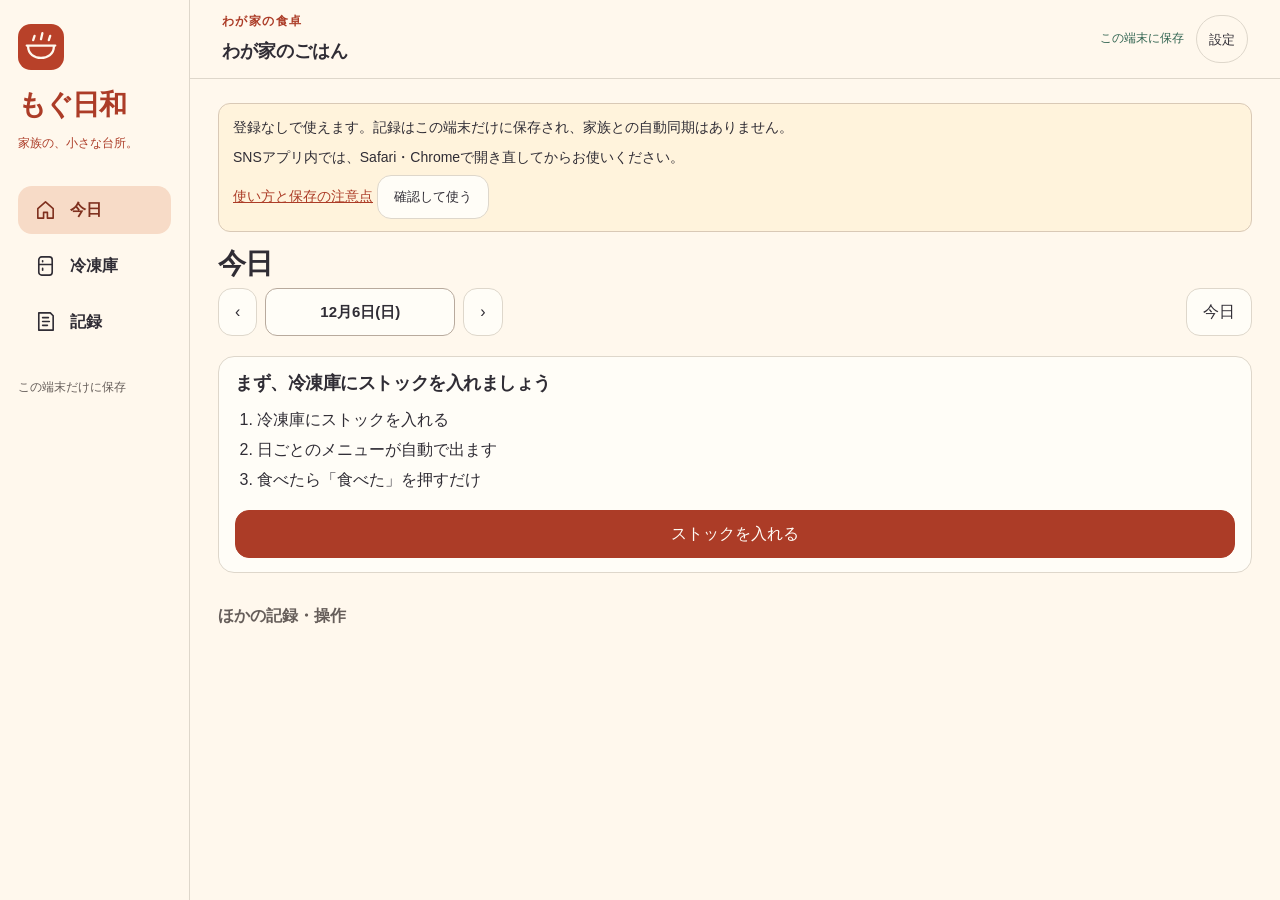
==== index.html @ 01f75802 "v1.9.1" ====
<!doctype html><html lang="ja"><head><meta charset="utf-8"><meta name="viewport" content="width=device-width,initial-scale=1,viewport-fit=cover"><meta name="theme-color" content="#fff8ed"><meta name="mogubiyori-version" content="mogubiyori-web-1.9.1"><title>もぐ日和｜食材と量をかんたん記録</title><meta name="description" content="登録なしで、食材と量を記録。一週間の離乳食を見返せる端末内保存のウェブアプリです。"><meta name="apple-mobile-web-app-capable" content="yes"><meta name="apple-mobile-web-app-title" content="もぐ日和"><link rel="manifest" href="./manifest.webmanifest"><link rel="apple-touch-icon" href="./icons/icon-192.png"><meta http-equiv="Content-Security-Policy" content="default-src 'self'; script-src 'self'; style-src 'self'; img-src 'self' blob: data:; connect-src 'self'; worker-src 'self'; object-src 'none'; base-uri 'self'; form-action 'self'"><link rel="icon" href="./icon.svg"><link rel="stylesheet" href="./style.css"><script src="./local-store.js" defer></script><script src="./web.js" defer></script><script src="./quick.js" defer></script><script src="./recipes.js" defer></script><script src="./drafts.js" defer></script><script src="./app.js" defer></script></head><body><div class="app"><aside class="sidebar"><a class="brand" href="./" aria-label="もぐ日和の今日"><img src="./icon.svg" alt="">もぐ日和<span>家族の、小さな台所。</span></a><nav id="desktopNav" aria-label="主な画面"></nav><div class="sideNote"><span>ひとさじ、ひとさじ。</span><b>その子のペースで。</b><p>記録は採点ではなく、<br>家族のための置き手紙。</p></div><div class="localBadge">この端末だけに保存</div></aside><header class="topbar"><div><span class="eyebrow" id="familyName">わが家の食卓</span><b id="childName">もぐ日和</b></div><div class="topActions"><span id="connection" role="status">保存先を確認中</span><button class="iconButton" data-action="settings" aria-label="設定とバックアップ">設定</button></div></header><main id="main" tabindex="-1"><div id="screen"><p class="loading">食卓のノートを開いています。</p></div></main><div id="actionbar"></div><div id="statusbar" role="status" aria-live="polite"></div><nav id="mobileNav" aria-label="主な画面・モバイル"></nav></div><dialog id="dialog"><div class="dialogTop"><span>もぐ日和</span><button class="iconButton" data-action="close" aria-label="閉じる">閉じる</button></div><div id="dialogBody"></div></dialog><noscript>このアプリにはJavaScriptが必要です。</noscript></body></html>
---- style.css ----
:root{--paper:#fff8ed;--ink:#302d35;--muted:#72696a;--red:#ac3c27;--peach:#f7dbc7;--lime:#e6edae;--line:#e1d5c6;--purple:#e7deec;--green:#346653;--white:#fffdf7}*{box-sizing:border-box}body{margin:0;background:var(--paper);color:var(--ink);font:16px/1.65 -apple-system,BlinkMacSystemFont,'Hiragino Sans','Yu Gothic',sans-serif}button,input,select,textarea{font:inherit;color:inherit}button,a,input,textarea,select{-webkit-tap-highlight-color:transparent}button{min-height:48px;padding:10px 16px;border:1px solid var(--line);border-radius:14px;background:var(--white);cursor:pointer}button:hover{filter:brightness(.97)}button:disabled{opacity:.48;cursor:default}button:focus-visible,a:focus-visible,input:focus-visible,textarea:focus-visible,summary:focus-visible{outline:3px solid var(--red);outline-offset:3px}input:not([type=checkbox]),select,textarea{width:100%;min-height:48px;border:1px solid #b8aa9d;border-radius:12px;background:var(--white);padding:10px 12px}textarea{resize:vertical;min-height:95px}input[type=checkbox]{width:24px;height:24px;accent-color:var(--red);flex:none}label{display:block}h1,h2,h3,p{margin:0}h1{font-size:clamp(30px,3.5vw,46px);line-height:1.3;letter-spacing:-.045em}h2{font-size:24px;line-height:1.4;letter-spacing:-.025em}h3{font-size:18px}small{font-size:13px;color:var(--muted)}a{color:var(--red)}.app{height:100dvh;max-width:1600px;margin:auto;display:grid;grid-template-columns:215px minmax(0,1fr);grid-template-rows:auto minmax(0,1fr) auto auto auto}.sidebar{grid-column:1;grid-row:1/6;border-right:1px solid var(--line);padding:32px 22px;display:flex;flex-direction:column;gap:32px;overflow:auto}.brand{font-size:28px;letter-spacing:-.065em;color:var(--red);text-decoration:none;font-weight:800}.brand img{width:46px;height:46px;display:block;margin-bottom:12px}.brand span{display:block;font-size:12px;font-weight:500;letter-spacing:0;margin-top:6px}nav{display:grid;gap:8px}.navbutton{background:none;border:0;text-align:left;display:flex;gap:13px;align-items:center;font-weight:650}.navbutton svg{width:23px;height:23px;flex:none}.navbutton[aria-current=page]{background:var(--peach);color:#7f301e}.sideNote{margin-top:auto;border:1px dashed #b7a18e;border-radius:50% 50% 12px 12px;padding:35px 5px 22px;text-align:center;transform:rotate(-2deg);font-size:12px}.sideNote b{display:block;font-size:17px;margin:10px 0}.localBadge{font-size:12px;color:var(--muted)}.topbar{grid-column:2;display:flex;justify-content:space-between;align-items:center;padding:20px 32px;border-bottom:1px solid var(--line);gap:15px}.topbar b{display:block;font-size:18px}.eyebrow{display:block;font-size:12px;letter-spacing:.12em;color:var(--red);font-weight:700;margin-bottom:5px}.topActions{display:flex;align-items:center;gap:12px}.topActions span{font-size:12px;color:var(--green)}.iconButton{font-size:13px;min-width:48px;padding:8px 12px;background:transparent}.topActions .iconButton{border-radius:999px}main{grid-column:2;min-width:0;overflow:auto;overscroll-behavior:contain;scroll-padding:18px;padding:28px 32px 30px}#screen{max-width:1160px;margin:auto}.pagehead{margin-bottom:26px}.pagehead p{margin-top:12px;color:var(--muted);font-size:15px}.pagehead .eyebrow{margin:0 0 8px}.datebar{display:flex;align-items:center;gap:8px;margin-bottom:20px}.datebar input{max-width:180px;font-weight:650}.datebar .todayButton{margin-left:auto}.columns{display:grid;grid-template-columns:minmax(0,1.7fr) minmax(245px,1fr);gap:24px;align-items:start}.stack{display:grid;gap:22px}.hero{background:var(--peach);padding:25px;border-radius:27px;position:relative;overflow:hidden}.heroTop,.row{display:flex;align-items:center;justify-content:space-between;gap:12px;flex-wrap:wrap}.pill{display:inline-block;padding:5px 11px;font-size:12px;background:#fff9;border-radius:8px}.pill.green{background:#e6eedf;color:#2d5942}.pill.purple{background:var(--purple)}.heroBody{display:grid;grid-template-columns:minmax(0,1fr) 170px;align-items:center;gap:10px;margin:20px 0}.hero h2{font-size:30px;line-height:1.45;overflow-wrap:anywhere}.heroBody p{font-size:14px;color:#705043;margin-top:12px}.plate{display:block;width:100%;height:auto}.ingredient{display:flex;gap:10px;align-items:center;padding:12px 0;border-top:1px solid #b46c4533;justify-content:space-between}.ingredient b{font-size:15px}.ingredient small{display:block}.ingredient .dot{width:12px;height:12px;background:#bd763a;border-radius:50%;flex:none}.ingredient .foodName{margin-right:auto;min-width:0;overflow-wrap:anywhere}.heroFoot{margin-top:8px;font-size:13px;color:#705043}.sectionhead{display:flex;gap:12px;align-items:center;justify-content:space-between;margin-bottom:12px;flex-wrap:wrap}.sectionhead button{font-size:13px}.linkButton{border:0;background:transparent;text-decoration:underline;text-underline-offset:4px;font-size:14px;padding:8px 10px}.pillButton{border-radius:999px;background:#fff8;border-color:#c88a65;color:#7f301e;font-size:13px}.primary{background:var(--red);color:var(--white);border-color:var(--red)}.dark{background:var(--ink);color:var(--white);border-color:var(--ink)}.full{width:100%}.muted{color:var(--muted)}.small{font-size:13px}.paperNote{background:var(--lime);padding:24px;border-radius:4px 4px 20px 4px;position:relative;margin-top:8px;overflow-wrap:anywhere}.paperNote:before{content:'';position:absolute;width:64px;height:17px;background:#e9d6b2aa;top:-8px;left:35%;transform:rotate(-4deg)}.paperNote p{margin-top:12px;white-space:pre-wrap}.paperNote small{display:block;margin-top:12px}.summary{border-top:2px solid var(--ink);padding-top:16px}.listItem{display:flex;gap:14px;align-items:center;justify-content:space-between;padding:14px 0;border-bottom:1px solid var(--line);overflow-wrap:anywhere}.listItem small{display:block}.listItem strong{font-size:23px;white-space:nowrap}.listItem .linkButton{flex:none}.mealItem{width:100%;text-align:left;background:transparent;border-width:0 0 1px;border-radius:0;display:grid;grid-template-columns:55px minmax(0,1fr) auto;align-items:center;gap:12px;padding:15px 4px}.mealItem.active{border-left:4px solid var(--red);padding-left:10px;background:#f4e8d7}.mealItem b{display:block}.mealItem small{display:block}.empty{padding:35px 24px;border:1px dashed #bba58d;border-radius:24px;text-align:center}.empty h2{margin:16px 0 10px}.empty p{color:var(--muted);max-width:500px;margin:0 auto 18px}.empty .plate{width:150px;margin:auto}.hint{padding:14px 16px;border-radius:12px;background:#efe8dc;color:#655b59;font-size:13px;margin:16px 0;overflow-wrap:anywhere}.warning{background:#f8e1d0;color:#783622}.positive{color:var(--green)}.buttonrow{display:flex;gap:8px;flex-wrap:wrap;margin:14px 0}.buttonrow button{flex:1;white-space:nowrap}.tabs{display:flex;gap:8px;margin-bottom:20px;flex-wrap:wrap}.tabs button[aria-pressed=true]{background:var(--ink);color:var(--white);border-color:var(--ink)}.daySection{border-top:2px solid var(--ink);padding:18px 0;margin-top:10px}.dayHeading{display:flex;justify-content:space-between;align-items:center;gap:10px;margin-bottom:10px}.dayHeading small{font-size:14px}.freezer{display:grid;grid-template-columns:repeat(2,minmax(0,1fr));gap:16px}.pack{border:1px solid var(--line);background:var(--white);padding:20px;border-radius:8px 8px 24px 8px;min-width:0;overflow-wrap:anywhere}.pack:before{content:'';display:block;border-top:3px double var(--line);margin-bottom:16px}.pack h3{margin:12px 0 3px}.quantity{font-size:40px;letter-spacing:-.045em}.quantity small{font-size:14px}.steppers{display:flex;gap:5px}.steppers button{padding:10px 18px}.pack .row{margin-top:15px}.checkLabel{display:flex;gap:12px;align-items:center;min-height:48px;cursor:pointer;padding:10px 0;border-bottom:1px solid var(--line)}.checkLabel.done span{text-decoration:line-through;color:var(--muted)}.field{display:grid;gap:7px;margin:16px 0;font-size:14px;font-weight:650}.field small{font-weight:400}.fieldPair{display:grid;grid-template-columns:1fr 1fr;gap:14px}.fieldPair .field{min-width:0}.field details{font-weight:400}.formHint{font-size:13px;color:var(--muted);margin:10px 0}.entry{padding:20px 0;border-bottom:1px solid var(--line)}.entry h3{margin:10px 0}.entry p{white-space:pre-wrap;margin-top:8px;overflow-wrap:anywhere}.foodGrid{display:grid;grid-template-columns:repeat(2,minmax(0,1fr));gap:10px}.foodTile{text-align:left;padding:18px}.foodTile b,.foodTile small{display:block}.foodTile small{margin-top:7px}.screenFoot{font-size:12px;color:var(--muted);margin-top:25px}.panel{border-top:2px solid var(--ink);padding-top:18px}.settingsPanel{max-width:750px}.settingsPanel section{margin:26px 0;border-bottom:1px solid var(--line);padding-bottom:22px}.settingsPanel h2{margin-bottom:12px}.settingsPanel p{margin:10px 0}.sharingCode{font-size:24px;font-family:monospace;user-select:all;overflow-wrap:anywhere}.addresses{overflow-wrap:anywhere}.statusError{border-color:var(--red)!important;color:#792d1c!important}.loading{padding:40px;text-align:center}#actionbar{grid-column:2;min-width:0;padding:0 24px 8px}#actionbar:empty{display:none}.dock{border-radius:21px;background:var(--ink);color:var(--white);padding:15px 18px;display:flex;align-items:center;justify-content:space-between;gap:15px;max-width:1160px;margin:auto}.dock b{font-size:14px;display:block}.dock small{font-size:12px;color:#ded3da}.dock .primary{padding:12px 22px;flex:1}.dock .primary b{font-size:17px}.dock .results{display:grid;grid-template-columns:repeat(3,minmax(0,1fr));gap:8px;flex:1}.dock .results button{font-size:14px;padding:12px 8px;border:2px solid transparent}.dock .results button[aria-pressed=true]{background:var(--lime);border-color:var(--lime);font-weight:700}.dock .linkButton{color:var(--paper);font-size:13px}.dockSide{min-width:120px}.dockSide .linkButton{padding:4px 0}.dock .recordOnly{background:var(--paper);color:var(--ink)}#statusbar{grid-column:2;display:flex;align-items:center;justify-content:space-between;gap:12px;margin:0 24px 8px;padding:6px 12px;border:1px solid var(--line);border-radius:12px;font-size:13px;background:var(--white);max-height:130px;overflow:auto}#statusbar:empty{display:none}#statusbar button{flex:none;font-size:13px;border:0;padding:6px 10px;color:var(--red)}#mobileNav{display:none;grid-column:2}dialog{border:0;border-radius:23px;width:min(580px,calc(100% - 24px));max-height:calc(100dvh - 32px);padding:24px;background:var(--paper);color:var(--ink);overflow:auto}dialog::backdrop{background:#302d357a}.dialogTop{display:flex;align-items:center;justify-content:space-between;margin-bottom:14px;font-size:12px;color:var(--muted)}dialog h2{margin-bottom:14px}.dialogError{padding:12px;background:#f8dfcc;border-radius:10px;color:#792d1c;margin:12px 0;font-size:14px}.dialogError:empty{display:none}dialog .formActions{display:flex;gap:8px;position:sticky;bottom:-24px;background:var(--paper);padding:12px 0 2px}dialog .formActions button{flex:1}details{margin:18px 0}summary{cursor:pointer;min-height:48px;padding:10px 0;color:var(--red)}.batchChoice{display:grid;grid-template-columns:minmax(0,1fr) 85px;gap:14px;align-items:center;padding:12px 0;border-bottom:1px solid var(--line)}.batchChoice b,.batchChoice small{display:block}.inlineForm{display:flex;gap:8px;margin:14px 0}.inlineForm input{min-width:0}.inlineForm button{flex:none}.login{max-width:430px;margin:40px auto}.mobileOnly{display:none}.readOnly{background:var(--purple);padding:8px 14px;border-radius:10px;font-size:13px;margin-bottom:16px}
@media(max-width:1100px){.columns{grid-template-columns:1fr}.aside{display:grid;grid-template-columns:repeat(2,minmax(0,1fr));gap:22px}.sidebar{padding:25px 16px}.app{grid-template-columns:185px minmax(0,1fr)}.dock{flex-wrap:wrap}.dockSide{width:100%;display:flex;align-items:center;justify-content:space-between}.dockSide .linkButton{min-height:44px}.heroBody{grid-template-columns:minmax(0,1fr) 155px}}
@media(max-width:680px),(max-width:1000px) and (pointer:coarse){.app{grid-template-columns:minmax(0,1fr)}.sidebar{display:none}.topbar,main,#actionbar,#statusbar,#mobileNav{grid-column:1}.topbar{padding:12px 16px;gap:8px}.topbar b{font-size:16px}.topbar .eyebrow{font-size:11px;letter-spacing:.05em}.topActions{gap:7px}.topActions span{font-size:11px;max-width:90px;text-align:right}.topActions .iconButton{font-size:12px;padding:6px 10px}.topbar .eyebrow{margin:0}.topbar b{max-width:180px;white-space:nowrap;text-overflow:ellipsis;overflow:hidden}main{padding:18px 16px 24px}.pagehead{margin-bottom:20px}.pagehead p{font-size:14px;margin-top:9px}h1{font-size:31px}h2{font-size:22px}.datebar{gap:6px}.datebar button{padding:8px 12px}.datebar input{max-width:158px;font-size:15px}.datebar .todayButton{padding:8px 10px}.hero{padding:19px;border-radius:24px}.hero h2{font-size:25px}.heroBody{grid-template-columns:minmax(0,1fr) 110px;margin:16px 0}.heroBody p{font-size:13px}.ingredient{padding:10px 0}.ingredient small{font-size:12px}.aside{grid-template-columns:1fr}.heroTop{gap:8px}.heroTop .pillButton{font-size:12px;padding:8px 10px}.freezer{gap:10px}.pack{padding:16px}.pack .row{gap:5px}.steppers button{padding:10px 14px;min-height:48px}.foodGrid{gap:8px}.foodTile{padding:13px;font-size:14px}.foodTile small{font-size:12px}.quantity{font-size:34px}.fieldPair{gap:10px}.fieldPair .field{font-size:13px}.dock{padding:11px 12px;gap:7px;border-radius:18px}.dock .primary b{font-size:15px}.dock .results{width:100%;gap:6px}.dock .results button{font-size:13px;padding:10px 3px;min-height:50px}.dock small{font-size:12px}.dock .linkButton{font-size:12px}.dockSide{width:100%;min-width:0}.dock b{font-size:13px}#actionbar{padding:0 10px 6px}#statusbar{margin:0 10px 6px;font-size:12px;padding:4px 10px}#mobileNav{display:grid;grid-row:5;grid-template-columns:repeat(4,minmax(0,1fr));gap:4px;padding:6px 10px max(8px,env(safe-area-inset-bottom));border-top:1px solid var(--line)}#mobileNav .navbutton{display:flex;flex-direction:column;gap:1px;align-items:center;padding:5px 2px;min-height:54px;font-size:11px;border-radius:12px}#mobileNav .navbutton svg{width:21px;height:21px}dialog{padding:20px 18px}dialog .formActions{bottom:-20px}.mobileOnly{display:block}.empty{padding:25px 18px}.mealItem{grid-template-columns:35px minmax(0,1fr) auto;gap:9px}.mealItem .pill{font-size:11px;padding:4px 6px}.settingsPanel .buttonrow{display:grid;grid-template-columns:1fr}.login{margin:15px auto}.sharingCode{font-size:20px}}
@media(prefers-reduced-motion:no-preference){button{transition:background .12s ease}dialog[open]{animation:appear .15s ease-out}@keyframes appear{from{opacity:0;transform:translateY(6px)}to{opacity:1;transform:translateY(0)}}}
.dock .results button{color:var(--ink)}
@media(max-width:680px),(max-width:1000px) and (pointer:coarse){.heroBody{margin:13px 0}.hero h2{font-size:24px}}
/* 記録を最短にする画面。毎回のフォームと事前登録を不要にする。 */
.qHead{margin-bottom:18px}.qHead h1{font-size:34px}.qHead .eyebrow{margin-bottom:7px}.qSlots{display:grid;grid-template-columns:repeat(3,minmax(0,1fr));gap:8px;margin-bottom:24px}.qSlots button{font-size:15px;font-weight:650;background:transparent}.qSlots button[aria-pressed=true]{background:var(--ink);color:var(--paper);border-color:var(--ink)}.qSlotMark{font-size:11px;display:block;font-weight:400}.qRepeat{margin-bottom:24px}.qRepeat h2{font-size:21px}.qSets{display:grid;grid-template-columns:repeat(2,minmax(0,1fr));gap:12px}.qSet{min-width:0}.qSetLog{width:100%;text-align:left;border:1px solid #df9f77;background:var(--peach);padding:17px 19px;border-radius:20px;display:flex;flex-direction:column;gap:10px}.qSetLog:disabled{opacity:.75;background:#eee9db;border-color:var(--line)}.qSetEyebrow{font-size:12px;color:#7d3925;font-weight:700}.qSetLog strong{font-size:19px;line-height:1.6;overflow-wrap:anywhere}.qSetBottom{display:flex;align-items:center;justify-content:space-between;gap:8px;font-size:13px;font-weight:700;color:var(--red)}.qSetBottom>span{display:grid;place-items:center;min-width:34px;min-height:34px;border-radius:50%;background:var(--red);color:white;font-size:18px}.qSetLinks{display:flex;justify-content:space-between;gap:8px}.qSetLinks .linkButton{font-size:12px;padding:6px}.qWelcome{display:flex;align-items:center;gap:14px;background:var(--lime);padding:16px 20px;border-radius:16px;margin:0 0 24px;font-size:14px}.qWelcome b{white-space:nowrap}.qWelcome span{color:#4f5733}.qComposer{min-width:0}.qComposer h2{font-size:22px}.qFoods{display:grid;grid-template-columns:repeat(3,minmax(0,1fr));gap:10px;margin-top:14px}.qFood{position:relative;text-align:left;padding:14px 13px;background:var(--white);border-radius:15px;min-width:0;min-height:83px;overflow-wrap:anywhere}.qFood b{display:block;padding-right:16px;font-size:15px}.qFood small{font-size:12px;display:block;margin-top:7px}.qFood>span{position:absolute;right:10px;top:12px;color:var(--red);font-size:12px}.qFood.selected{background:#f7dbc7;border-color:#b66845}.qFood.selected>span{font-size:10px;top:auto;bottom:8px}.qPickHint{margin-top:18px}.qBasket{margin-top:24px;border-top:2px solid var(--ink);padding-top:17px}.qBasketItem{border-bottom:1px solid var(--line);padding:12px 0}.qBasketLine{display:flex;gap:8px;align-items:center}.qBasketLine>b{margin-right:auto;min-width:0;font-size:16px;overflow-wrap:anywhere}.qAmount{font-weight:750;background:var(--lime);min-width:85px;padding:8px 12px}.qAmount.empty{font-size:13px;background:#f3e6d8;color:#794526}.qRemove{padding:8px 10px;font-size:13px;border:0;background:transparent}.qAmountPicker{margin-top:12px;background:#f0e8db;border-radius:14px;padding:12px}.qUnitRow{display:flex;gap:5px;flex-wrap:wrap;margin-bottom:10px}.qUnitRow button{flex:1;min-height:44px;font-size:13px;padding:6px 8px}.qUnitRow button[aria-pressed=true]{background:var(--ink);color:white;border-color:var(--ink)}.qQuantities{display:grid;grid-template-columns:repeat(4,minmax(0,1fr));gap:8px}.qQuantities button{font-size:14px;padding:8px 4px;font-weight:700}.qQuantities button[aria-pressed=true]{border:2px solid var(--red);background:var(--peach)}.qExact{display:flex;align-items:center;gap:7px;margin-top:12px}.qExact label{font-size:12px;white-space:nowrap}.qExact input{min-width:0;max-width:110px}.qExact button{font-size:12px;padding:7px}.qCurrent{border-top:2px solid var(--ink);padding-top:17px}.qCurrent h2{font-size:20px}.qRecorded>div{display:flex;justify-content:space-between;gap:14px;padding:12px 0;border-bottom:1px solid var(--line);font-size:15px}.qRecorded>div b{overflow-wrap:anywhere}.qRecorded>div span{white-space:nowrap;font-weight:700}.qRecorded>small{display:block;margin:12px 0}.qDock>.primary{flex:initial;min-width:230px;font-size:17px;font-weight:750}.qDock>div{min-width:0}.qOptional{border-top:1px solid var(--line);padding-top:18px}.qLegacyBack{margin-bottom:18px}
@media(max-width:1100px){.qColumns{grid-template-columns:1fr}.qAside{display:grid;grid-template-columns:1fr 1fr;align-items:start}.qAside .qOptional{grid-column:1/-1}.qSets{grid-template-columns:repeat(2,minmax(0,1fr))}.qDock{flex-wrap:nowrap}.qDock>.primary{min-width:210px}}
@media(max-width:680px),(max-width:1000px) and (pointer:coarse){.qHead{margin-bottom:16px}.qHead h1{font-size:27px}.qHead .eyebrow{font-size:11px;letter-spacing:.06em}.qSlots{margin-bottom:19px;gap:6px}.qSlots button{font-size:14px;padding:8px 5px}.qWelcome{display:block;padding:13px 16px;font-size:13px;margin-bottom:20px}.qWelcome b,.qWelcome span{display:block}.qWelcome span{margin-top:5px}.qSets{grid-template-columns:1fr}.qSetLog{padding:15px 17px;gap:6px}.qSetLog strong{font-size:18px}.qSetLinks .linkButton{min-height:44px}.qRepeat h2{font-size:20px}.qRepeat .sectionhead>small{font-size:12px}.qFoods{gap:8px;grid-template-columns:repeat(3,minmax(0,1fr))}.qFood{padding:12px 9px;min-height:83px}.qFood b{font-size:14px}.qFood small{font-size:11px;max-width:95%}.qFood>span{right:7px;top:9px}.qComposer h2{font-size:21px}.qBasketLine>b{font-size:15px}.qAmount{padding:8px;min-width:78px;font-size:15px}.qBasket{margin-top:22px}.qAside{grid-template-columns:1fr}.qDock>.primary{min-width:0;padding:13px 14px;font-size:15px}.qDock b{font-size:12px}.qDock small{font-size:11px}.qDock{gap:10px;align-items:center}.qQuantities{grid-template-columns:repeat(4,minmax(0,1fr))}.qExact{flex-wrap:wrap}.qExact input{flex:1}.qSetBottom{font-size:13px}}
.datebar .dateControl{position:relative;display:grid;place-items:center;flex:1;min-width:0;max-width:190px;height:48px;background:var(--white);border:1px solid #b8aa9d;border-radius:12px;font-size:15px;font-weight:650;white-space:nowrap}.datebar .dateControl input{position:absolute;inset:0;width:100%;height:100%;max-width:none;min-width:0;opacity:0;padding:0}.datebar .dateControl:focus-within{outline:3px solid var(--red);outline-offset:3px}@media(max-width:680px),(max-width:1000px) and (pointer:coarse){.datebar .dateControl{font-size:13px}}
/* スマートフォンで食材を最初の画面に集める。 */
.qHead{margin-bottom:12px}.qHead h1{font-size:26px}.qContext{display:flex;gap:12px;align-items:center;margin-bottom:18px}.qContext .dateControl{position:relative;height:48px;display:grid;place-items:center;min-width:120px;border:1px solid var(--line);border-radius:12px;background:var(--white);font-size:14px;font-weight:650}.qContext .dateControl input{position:absolute;inset:0;width:100%;height:100%;opacity:0;min-width:0;min-height:0;padding:0}.qContext .dateControl:focus-within{outline:3px solid var(--red);outline-offset:3px}.qContext .qSlots{display:flex;margin:0;gap:5px}.qContext .qSlots button{min-width:52px;padding:8px 12px}.qRepeat{margin-bottom:18px}.qSet{position:relative;display:grid;grid-template-columns:minmax(0,1fr) 54px;gap:5px;align-items:stretch;max-width:690px}.qSetLog{padding:12px 15px;gap:3px;border-radius:16px}.qSetLog strong{font-size:16px;line-height:1.5}.qSetEyebrow{font-size:13px}.qSetBottom{font-size:13px}.qSetAdjust{min-height:48px;padding:8px 5px;font-size:13px;background:transparent;border:0}.qUnpin{grid-column:1/-1;justify-self:end}.qOtherSets{margin:0}.qOtherSets summary{font-size:13px;padding:8px 0;min-height:44px}.qOtherSets .qSet{margin:8px 0}.qComposer>.sectionhead{margin-bottom:8px}.qSearchArea{margin:8px 0}.qSearchArea>.linkButton{margin:0 0 6px}.qFoods{margin-top:0}.qFood b{padding-right:0}.qFood small{font-size:14px}.qFood.selected small{font-weight:750;color:#7d301e}.qBasket{margin-top:14px;padding-top:8px;border-top:1px solid var(--line)}.qBasket h3{font-size:14px}.qBasket>.sectionhead{margin-bottom:0}.qBasket details{margin:0}.qBasket summary{font-size:14px;min-height:44px;padding:8px 0}.qHelp{margin:16px 0 0}.qHelp summary{font-size:13px}.qHelp .screenFoot{margin-top:0}.qDraftSummary{overflow-wrap:anywhere}.qDraftSummary>b{font-size:15px;line-height:1.5}.qDraftSummary>small{display:block;margin-top:3px}
@media(max-width:680px),(max-width:1000px) and (pointer:coarse){
 body[data-quick=true] .topbar{padding:8px 14px}body[data-quick=true] .topbar .eyebrow{display:none}body[data-quick=true] #connection:not(.statusError){display:none}
 body[data-quick=true] main{padding:12px 14px 20px}.qHead{margin-bottom:8px}.qHead h1{font-size:22px}.qContext{gap:7px;margin-bottom:13px}.qContext .dateControl{flex:1;min-width:0;height:46px;font-size:13px}.qContext .qSlots{flex:1.4;gap:5px}.qContext .qSlots button{flex:1;min-width:44px;min-height:46px;padding:7px 5px;font-size:15px}.qContext>.linkButton{padding:5px;min-width:44px;font-size:13px}.qComposer h2{font-size:18px}.qComposer>.sectionhead>.linkButton{font-size:14px;min-height:44px}.qFoods{gap:7px}.qFood{min-height:78px;padding:10px 8px}.qFood b{font-size:15px;line-height:1.45}.qFood small{font-size:14px;max-width:none;margin-top:6px;line-height:1.4}.qFood.selected small{font-size:15px}.qRepeat{margin-bottom:12px}.qSetLog{padding:10px 13px;gap:2px}.qSetLog strong{font-size:16px}.qSetEyebrow,.qSetBottom{font-size:13px}.qSetAdjust{font-size:14px}.qDock{display:flex;flex-direction:column;align-items:stretch;gap:8px;padding:10px 12px}.qDock>.primary{width:100%;min-height:50px;font-size:17px;padding:10px 12px}.qDock .qDraftSummary>b{font-size:14px}.qDock .qDraftSummary>small{font-size:12px}.qAmountPicker{padding:10px}.qQuantities button{min-height:48px;font-size:16px}.qUnitRow button{min-height:44px;font-size:14px}input,textarea,select{font-size:16px!important}.qHelp{margin-top:12px}
}
@media(max-width:360px){.qFood b{font-size:14px}.qFood small{font-size:13px}.qFood{min-height:80px}.qSet{grid-template-columns:minmax(0,1fr) 46px}}
.qFoodTile{border:1px solid var(--line);border-radius:14px;background:var(--white);overflow:hidden;min-width:0}.qFoodTile .qFood{display:block;width:100%;min-height:44px;border:0;border-radius:0;padding:8px;text-align:center;background:transparent}.qFoodTile .qFood b{padding:0;font-size:15px;line-height:1.45}.qFoodDose{width:100%;display:block;min-height:44px;border:0;border-radius:0;border-top:1px solid #e8ded1;background:transparent;padding:7px 4px;font-size:14px;color:var(--muted)}.qFoodTile.selected{background:var(--peach);border-color:#b66845}.qFoodTile.selected .qFoodDose{color:#79311f;font-weight:750}.qFoodTile .qFood[aria-pressed=true]{color:#79311f}.qFoodTile button:focus-visible{outline-offset:-3px}@media(max-width:360px){.qFoodTile .qFood b{font-size:14px}.qFoodDose{font-size:13px}}
@media(max-width:680px),(max-width:1000px) and (pointer:coarse){.topbar{padding-left:max(14px,env(safe-area-inset-left));padding-right:max(14px,env(safe-area-inset-right))}body[data-quick=true] main{padding-left:max(14px,env(safe-area-inset-left));padding-right:max(14px,env(safe-area-inset-right))}#actionbar{padding-left:max(10px,env(safe-area-inset-left));padding-right:max(10px,env(safe-area-inset-right))}#mobileNav{padding-left:max(10px,env(safe-area-inset-left));padding-right:max(10px,env(safe-area-inset-right))}}
@media(max-height:500px) and (pointer:coarse){.qHead{display:none}.qFoods{grid-template-columns:repeat(6,minmax(0,1fr))}.qDock{display:grid;grid-template-columns:minmax(0,1fr) minmax(220px,1fr);align-items:center}.qContext{margin-bottom:8px}.qComposer>.sectionhead{margin-bottom:4px}.qFoodTile .qFood{padding:6px}.qFoodTile .qFood b{font-size:14px}}
.qUnitRow button{min-width:44px}

/* Input and review occupy separate full-width sections on every device. */
body[data-quick=true]{overflow:clip;--muted:#665e5a;--line:#ded7cb}
body[data-quick=true] .app{overflow:clip}body[data-quick=true] main{min-height:0;position:relative}
body[data-quick=true] #screen{max-width:1200px}
body[data-quick=true] .topbar{padding-top:12px;padding-bottom:12px}
body[data-quick=true] .sideNote{display:none}
.qHead{display:flex;justify-content:space-between;align-items:center;gap:12px;margin-bottom:16px}
.qHead h1{font-size:28px;letter-spacing:-.035em}
.qWeekJump{min-height:44px;padding:8px 12px;background:var(--white);border:1px solid var(--line);border-radius:10px;font-size:14px;text-decoration:none}
.qWorkspace{background:var(--white);border:1px solid var(--line);border-radius:18px;padding:20px;margin-bottom:28px}
.qContext{padding-bottom:16px;margin-bottom:14px;border-bottom:1px solid var(--line);gap:10px}
.qContext .dateControl{border-color:#bfb6a8}
.qContext .qSlots{background:#f2eee6;border-radius:12px;padding:3px;gap:2px}
.qContext .qSlots button{border:0;min-height:44px}
.qRepeat{margin-bottom:14px}.qSet{max-width:640px}.qOtherSets summary{padding:3px 0}
.qComposer h2{font-size:19px}.qComposer>.sectionhead{margin-bottom:10px}
.qFoods{grid-template-columns:repeat(6,minmax(0,1fr));gap:10px}
.qFoodTile{background:#fffdf8;border-radius:11px;border-color:#d9d0c3}
.qFoodTile .qFood{min-height:44px;padding:9px 8px}
.qFoodTile .qFood b{font-size:15px;font-weight:650}
.qFoodDose{color:#665e5a;background:#f7f3ec;font-size:14px}
.qFoodTile.selected{border-color:var(--red);box-shadow:inset 0 0 0 1px var(--red)}
.qFoodTile.selected .qFoodDose{background:#f6ddc9}
.qCurrentActions{border-top:0;display:flex;align-items:center;gap:8px 18px;flex-wrap:wrap;padding:0 0 18px;margin-top:-10px}
.qCurrentActions .sectionhead{margin:0;gap:16px}.qCurrentActions h3{font-size:14px}.qCurrentActions .linkButton{font-size:13px}
.qWeek{position:relative;scroll-margin-top:12px;margin-bottom:26px;min-width:0}
.qWeekHeader{display:flex;align-items:center;justify-content:space-between;gap:16px;margin-bottom:14px}
.qWeekHeader h2{font-size:23px;letter-spacing:-.03em}.qWeekHeader p{font-size:13px;color:var(--muted);margin-top:4px}
.qWeekHeader .linkButton{font-size:13px;flex:none}
.qWeekTable{width:100%;table-layout:fixed;border-spacing:0;border-collapse:separate;font-size:15px;line-height:1.5;background:var(--white);border:1px solid var(--line);border-radius:12px}
.qWeekDateCol{width:86px}
.qWeekTable th,.qWeekTable td{vertical-align:top;padding:12px 16px;border-bottom:1px solid var(--line)}
.qWeekTable th+th,.qWeekTable td{border-left:1px solid var(--line)}
.qWeekTable thead th{position:sticky;top:0;z-index:2;background:#eee8dd;text-align:left;font-size:14px;padding:12px 16px;border-bottom:1px solid #b9ac99}
.qWeekTable thead th:first-child{border-top-left-radius:12px}.qWeekTable thead th:last-child{border-top-right-radius:12px}
.qWeekTable tbody th{text-align:left;font-size:14px;background:#f7f2e9;font-weight:650}
.qWeekTable time{display:flex;flex-wrap:wrap;gap:2px 5px;align-items:center;font-variant-numeric:tabular-nums}
.qWeekTable time small{font-size:12px}.qWeekTable time em{width:100%;font-size:12px;font-style:normal;color:var(--red)}
.qWeekTable tr:last-child>*{border-bottom:0}
.qWeekTable tr.today>th{box-shadow:inset 3px 0 var(--red);background:#f6ddc9}
.qWeekTable td.currentMeal{background:#fff1e4}
.qWeekMeal{width:100%;min-height:44px;border:0;border-radius:6px;background:transparent;padding:2px 0;text-align:left;line-height:1.5}
.qWeekMeal+.qWeekMeal{margin-top:6px;padding-top:8px;border-top:1px dashed var(--line);border-radius:0}
.qWeekItem{display:grid;grid-template-columns:minmax(0,1fr) auto;gap:0 12px;align-items:baseline;padding:3px 0;overflow-wrap:anywhere}
.qWeekFood{font-size:15px;min-width:0}.qWeekAmount{font-size:15px;font-weight:700;white-space:nowrap;text-align:right;font-variant-numeric:tabular-nums}
.qWeekItem.notEaten{color:var(--muted)}.qWeekItem small{grid-column:2;text-align:right;font-size:11px}
.qWeekEmpty{display:block;font-size:13px;color:#726b63;padding:8px 0}
.qWeekDetail>div{display:grid;grid-template-columns:minmax(0,1fr) auto;gap:16px;padding:12px 0;border-bottom:1px solid var(--line)}
.qWeekDetail b{overflow-wrap:anywhere}.qWeekDetail strong{white-space:nowrap}
.qSupport{display:grid;grid-template-columns:1fr 1fr;gap:24px;border-top:1px solid var(--line);padding-top:16px}
.qSupport .qOptional{border:0;padding:0}.qSupport .paperNote{margin:0;padding:18px}.qEmptyNote .linkButton{font-size:14px}
.srOnly{position:absolute;width:1px;height:1px;overflow:hidden;clip-path:inset(50%);white-space:nowrap}
@media(min-width:1001px){body[data-quick=true] .app{grid-template-columns:190px minmax(0,1fr)}body[data-quick=true] .sidebar{padding:24px 18px}body[data-quick=true] main{padding:24px 28px}.qDock{max-width:1200px}}
@media(min-width:681px) and (max-width:1150px){.qFoods{grid-template-columns:repeat(4,minmax(0,1fr))}.qWeekTable th,.qWeekTable td{padding:10px}.qWeekDateCol{width:65px}}
@media(max-width:680px),(max-width:1000px) and (pointer:coarse){
 .qHead{min-height:44px;margin-bottom:10px}.qHead h1{font-size:23px}.qWeekJump{font-size:13px;padding:7px 10px;min-width:0}
 .qWorkspace{padding:12px;border-radius:14px;margin-bottom:24px}.qContext{gap:5px;margin-bottom:8px;padding-bottom:12px;flex-wrap:wrap}
 .qContext .dateControl{font-size:13px;min-width:100px;flex:1}.qContext .qSlots{flex:1.35;padding:2px}.qContext .qSlots button{font-size:14px;min-width:36px;padding:6px}
 .qContext>.linkButton{font-size:12px;min-width:36px;padding:6px}.qComposer h2{font-size:17px}.qComposer>.sectionhead{gap:4px;margin-bottom:8px}.qComposer>.sectionhead>.linkButton{font-size:13px;padding:6px 2px}
 .qFoods{grid-template-columns:repeat(3,minmax(0,1fr));gap:7px}.qFoodTile .qFood{padding:8px 4px}.qFoodTile .qFood b{font-size:14px}.qFoodDose{font-size:13px;padding:7px 2px}
 .qSetLog{padding:10px}.qSetLog strong{font-size:14px}.qSetEyebrow,.qSetBottom{font-size:12px}.qRepeat{margin-bottom:10px}
 .qWeekHeader{gap:8px;margin-bottom:12px;align-items:flex-start}.qWeekHeader h2{font-size:21px}.qWeekHeader p{font-size:12px}.qWeekHeader .linkButton{font-size:12px;padding:6px 2px}
 .qWeekTable,.qWeekTable tbody{display:block;width:100%;border:0;border-radius:0;background:transparent}
 .qWeekTable colgroup{display:none}.qWeekTable thead{position:absolute;width:1px;height:1px;overflow:hidden;clip-path:inset(50%)}
 .qWeekTable tbody tr{display:block;margin-bottom:12px;border:1px solid var(--line);border-radius:12px;overflow:hidden;background:var(--white)}
 .qWeekTable tbody th{display:block;width:100%;padding:8px 12px;border-bottom:1px solid var(--line);background:#eee8dd;font-size:14px}
 .qWeekTable time{gap:8px;flex-wrap:nowrap}.qWeekTable time small,.qWeekTable time em{font-size:12px;width:auto}
 .qWeekTable tr.today>th{box-shadow:none;background:#f6ddc9}
 .qWeekTable td{display:grid;grid-template-columns:24px minmax(0,1fr);gap:0 10px;padding:6px 12px;border-left:0;border-bottom:1px solid var(--line);background:transparent}
 .qWeekTable td:last-child{border-bottom:0}.qWeekTable tr:last-child>th{border-bottom:1px solid var(--line)}.qWeekTable tr:last-child>td:not(:last-child){border-bottom:1px solid var(--line)}
 .qWeekTable td::before{content:attr(data-meal-label);grid-column:1;grid-row:1;padding-top:5px;font-size:13px;font-weight:650;color:var(--muted)}
 .qWeekMeal{grid-column:2;min-width:0;min-height:44px;border-radius:0}.qWeekMeal+.qWeekMeal{margin-top:3px;padding-top:6px}
 .qWeekItem{gap:0 10px;padding:2px 0}.qWeekFood,.qWeekAmount{font-size:15px}.qWeekEmpty{grid-column:2;text-align:left;font-size:13px;padding:5px 0}
 .qSupport{grid-template-columns:1fr;gap:12px}.qCurrentActions{gap:2px 8px;margin-top:-12px}.qCurrentActions .sectionhead{gap:8px}
}
@media(max-height:500px) and (pointer:coarse){.qHead{display:none}.qFoods{grid-template-columns:repeat(6,minmax(0,1fr))}.qWorkspace{padding:10px}.qContext{padding-bottom:8px}}

/* Compact food rows retain separate, full-size name and quantity targets. */
.qFoodTile{display:grid;grid-template-columns:minmax(0,1fr) minmax(44px,auto);align-items:stretch;border-radius:9px}
.qFoodTile .qFood{width:auto;min-height:44px;text-align:left;padding:8px 10px}
.qFoodTile .qFood b{font-size:14px;line-height:1.45;overflow-wrap:anywhere}
.qFoodDose{width:auto;min-width:44px;min-height:44px;border-top:0;border-left:1px solid var(--line);padding:4px 8px;background:transparent;font-size:13px;display:flex;flex-direction:column;align-items:center;justify-content:center;font-variant-numeric:tabular-nums}
.qFoodDose small{display:block;font-size:10px;line-height:1.2;color:var(--muted)}.qFoodDose span{display:block;line-height:1.4}
.qFoodTile.selected .qFoodDose{background:#f6ddc9}
.qFoods{gap:8px}.qWorkspace{padding:16px}.qContext{padding-bottom:12px;margin-bottom:8px}.qOtherSets summary{min-height:44px}.qComposer>.sectionhead{margin-bottom:6px}
@media(max-width:680px),(max-width:1000px) and (pointer:coarse){.qWorkspace{padding:10px}.qFoods{grid-template-columns:repeat(2,minmax(0,1fr));gap:6px}.qFoodTile .qFood{padding:7px 8px}.qFoodDose{padding:3px 6px}.qFoodTile .qFood b{font-size:14px}.qHead{margin-bottom:8px}}
@media(max-height:500px) and (pointer:coarse){.qFoods{grid-template-columns:repeat(4,minmax(0,1fr))}}

/* Keep a large meal draft from consuming the phone's entire viewport. */
.qDock .qDraftSummary>b{display:block;max-height:4.5em;overflow:auto;overscroll-behavior:contain}
#draftNotice:not([hidden]){display:flex;align-items:center;flex-wrap:wrap;gap:6px 12px;padding:10px 12px;margin-bottom:12px;border:1px solid var(--line);border-radius:10px;background:#fff3dc;font-size:14px}
#draftNotice button{min-height:44px;font-size:14px;padding:6px 10px}
#draftNotice p{flex-basis:100%}
.qCatalogMore{display:block;margin:6px auto 0;font-size:13px;min-height:44px}
@media(max-height:500px){.qDock .qDraftSummary>b{max-height:3em}#statusbar:not(:empty){max-height:25dvh;overflow:auto}}

/* 献立・在庫からの記録は、入力画面の下で区切りと見出しを付けた独立セクションにする。 */
.qLegacy{scroll-margin-top:12px;margin-top:28px;padding-top:20px;border-top:3px double var(--ink)}
.qLegacyHead{margin-bottom:16px}.qLegacyHead h2{font-size:23px;letter-spacing:-.03em}.qLegacyHead p{font-size:13px;color:var(--muted);margin-top:4px}
.qLegacyDock:empty{display:none}.qLegacyDock .dock{margin:0;max-width:none}
.qLegacyIntro{display:flex;align-items:center;justify-content:space-between;flex-wrap:wrap;gap:10px 16px;padding:14px 16px;border:1px dashed #bba58d;border-radius:14px;font-size:14px}
@media(max-width:680px),(max-width:1000px) and (pointer:coarse){.qLegacy{margin-top:24px;padding-top:16px}.qLegacyHead{margin-bottom:12px}.qLegacyHead h2{font-size:21px}.qLegacyHead p{font-size:12px}.qLegacy .columns,.qLegacy .stack{gap:16px}.qLegacyIntro button{width:100%}}
.webIntro{padding:12px 14px;margin-bottom:14px;border:1px solid #d9c9b6;background:#fff3dc;border-radius:12px;font-size:14px}.webIntro p{margin:0 0 6px}.webIntro button{font-size:13px;min-height:44px}.webIntro a{color:var(--red)}.webNews{padding:12px 14px;margin-bottom:14px;border:1px solid #b9d2a8;background:#eef6e2;border-radius:12px;font-size:14px}.webNews p{margin:0 0 6px}.webNews ul{margin:0 0 8px;padding-left:20px}.webNews li{margin:2px 0}.webNews button{font-size:13px;min-height:44px}.newsEntry p{margin:8px 0 4px}.newsEntry ul{margin:0 0 8px;padding-left:20px}.webNotice{font-size:14px;padding:8px 0;color:#79311f}.webError{padding:20px}.settingsPanel a{color:var(--red)}
.stockDue{display:inline-block;margin-left:6px;padding:3px 8px;border-radius:8px;font-size:12px;font-weight:700;background:#e6eedf;color:#2d5942;vertical-align:middle}.stockDue.soon{background:#fbe9b7;color:#6b4a00}.stockDue.over{background:#efe8dc;color:#655b59;font-weight:600}
.useStock{min-height:44px;font-size:13px;border-radius:999px;background:var(--peach);border-color:#df9f77;color:#7d3925}.pack .useStock{margin-top:10px}.listItem .useStock{flex:none}.useStockDone{display:block;margin-top:10px;font-size:12px;color:var(--muted)}.listItem .useStockDone{flex:none;margin:0}
.qPlans{display:grid;gap:8px;margin:14px 0}.qPlans h2{font-size:17px}
.qPlan{display:flex;align-items:center;gap:12px;width:100%;text-align:left;padding:12px 14px;border:1px solid #df9f77;background:var(--white);border-radius:16px;min-height:56px}.qPlan.done{border-color:var(--line);background:#f4f1e6}.qPlan.empty{border-style:dashed;border-color:var(--line)}
.qPlanSlot{flex:none;font-weight:700;color:#7d3925}.qPlanBody{flex:1;min-width:0;overflow-wrap:anywhere}.qPlanBody small{display:block;color:var(--muted);font-size:12px}.qPlan .pill{flex:none}
/* .qFood>span（絶対配置・赤字）より強い指定で、名前の下に控えめに置く。 */
.qFoodTile .qFood>.qFirstBadge{position:static;display:inline-block;width:auto;margin:2px 0 0;padding:0 6px;border-radius:999px;background:#eef1d6;color:#5b6230;font-size:11px;font-weight:500;line-height:1.6}
.qLegacyMeal{color:var(--ink)}
.qFoodNote,.qGuide{font-size:13px;color:var(--muted);margin:6px 0}
.qBumpRow{display:flex;flex-wrap:wrap;align-items:center;gap:6px 10px;margin:8px 0 12px;font-size:13px;color:var(--muted)}.qBump{min-height:44px;padding:8px 14px;border-radius:999px;background:#e6eedf;border-color:#b9cdb0;color:#2d5942;font-size:14px}
.qNotes{display:grid;gap:4px;margin-top:10px}.qNewFoodNote,.qComboHint{margin:0;font-size:13px;line-height:1.6;color:var(--muted)}.qComboHint{color:#2d5942}
.qReview{display:block;margin-top:7px;font-size:12px;line-height:1.5;color:var(--muted)}.qReview>span{display:block}.qReviewNone{font-weight:650}
.qWeekSummary{margin:-4px 0 12px;font-size:13px;color:var(--muted)}
.qSuggest{margin:14px 0 18px;padding:14px 16px;border:1px solid var(--line);border-radius:16px;background:var(--white)}.qSuggest h2{margin:0 0 4px;font-size:18px}.qSuggestDay{border-top:1px solid var(--line);padding-top:8px;margin-top:8px}.qSuggestDay h3{margin:0;font-size:15px}.qSuggestDay ul{list-style:none;margin:4px 0 0;padding:0;display:grid;gap:4px}
.qSuggestMeal{display:flex;gap:10px;align-items:baseline;font-size:14px}.qSuggestSlot{flex:none;font-weight:650}.qSuggestItems{display:flex;flex-wrap:wrap;gap:4px 12px}.qSuggestItem small{margin-right:4px;color:var(--muted)}.qSuggestItem small.qSuggestMeta{margin:0 0 0 6px;font-size:12px;font-weight:400}.qSuggestSub{opacity:.8}.pack .stockAmount{font-weight:650;color:var(--ink,inherit)}
.qSuggest .qFirstBadge{margin:0 0 0 4px}.qSuggestNote{margin:10px 0 0;font-size:13px;line-height:1.6;color:var(--muted)}
.trayPresets{display:flex;flex-wrap:wrap;gap:8px;margin:14px 0 0}.trayPresets button{border-radius:999px;font-size:14px;padding:8px 14px;min-height:44px}
/* ストック登録の量：「1個分の量（量・単位）」と「何個分」の2ブロックを縦に並べ、各ブロックはラベル→入力。入力欄は同じ高さ・同じ下辺。 */
.trayBlock{margin:16px 0}.trayBlockHead{font-size:14px;font-weight:650;margin:0 0 7px}.trayBlock>.field{margin:0}
.trayInputs{display:grid;grid-template-columns:minmax(0,1fr) minmax(0,1fr);gap:10px;align-items:end}.trayInputs .field{margin:0;font-size:13px}
/* 冷凍庫カードの量の行（個数・1個の量・合計の目安）を読みやすく。レイアウトは変えない。 */
.pack .stockAmount{font-size:14px;color:var(--ink)}
/* フォームのそろえ（2026-10-31）。ラベルは入力の上、1行の入力欄と選択欄は同じ高さ（48px）にそろえ、並べたときは下辺をそろえる。
   日付欄（iPhoneのSafariは内側の最小幅で広がる）も含め、ダイアログの内側に幅100%で収める。 */
.field{grid-template-columns:minmax(0,1fr)}.field>*{min-width:0}
.field>input:not([type=checkbox]),.field>select{height:48px;min-height:48px;padding-top:0;padding-bottom:0;line-height:1.4}
.field>select{-webkit-appearance:none;appearance:none;padding-right:36px;background:var(--white) url("data:image/svg+xml,%3Csvg xmlns='http://www.w3.org/2000/svg' viewBox='0 0 14 14'%3E%3Cpath d='M2 5l5 5 5-5' fill='none' stroke='%23302d35' stroke-width='2'/%3E%3C/svg%3E") no-repeat right 12px center/14px 14px;text-overflow:ellipsis}
.field>input[type=date],.field>input[type=datetime-local]{-webkit-appearance:none;appearance:none;display:block;max-width:100%;text-align:left}
.field>input[type=date]::-webkit-date-and-time-value,.field>input[type=datetime-local]::-webkit-date-and-time-value{text-align:left}
select:focus-visible{outline:3px solid var(--red);outline-offset:3px}
.fieldPair{grid-template-columns:minmax(0,1fr) minmax(0,1fr);align-items:end}
/* 2026-11-01: 冷凍庫上部の「ストックを追加」・使い切り提案の品数の根拠／組み合わせの理由／不足のおすすめ */
.stockAddTop{display:block;width:100%;min-width:0;margin:0 0 14px}
.qSuggestStep,.qSuggestStart{margin:6px 0 0;line-height:1.6}
.qSuggestStart .linkButton{min-height:44px;padding:4px 6px}
.qSuggestWhy{flex-basis:100%;font-size:12px;color:#2d5942}
.qSuggestShort{margin:10px 0 0;padding:8px 10px;border-radius:12px;background:var(--paper,#fff8ed)}
.qSuggestShort p{margin:4px 0;line-height:1.6}
.qShortList{display:flex;flex-wrap:wrap;gap:4px 10px;align-items:center}
.qShortList .linkButton{font-size:13px;min-height:44px;padding:4px 6px}
.qShortDone{font-size:12px;color:var(--muted)}
/* 2026-11-01（1.0.17）: 使い切り提案の理由を「見出し：短い本文」の行に。見出しは左にそろえ、本文と補足は右の列で折り返す。 */
.qSuggestLead{margin:0 0 4px;line-height:1.6}
.qSuggestFacts,.qSuggestShort{list-style:none;margin:6px 0 0;padding:0;display:grid;gap:4px}
.qSuggestShort{margin-top:10px;padding:8px 10px}
.qSuggestFact,.qShortLine{display:grid;grid-template-columns:auto minmax(0,1fr);gap:0 8px;align-items:baseline;font-size:13px;line-height:1.6}
.qFactLabel{white-space:nowrap;font-weight:700;color:var(--ink)}.qFactBody{min-width:0}
.qFactNote{display:block;font-size:12px;color:var(--muted)}
.qShortLine .qShortList{grid-column:2}
.qSuggestOnly b,.qSuggestAssume b{color:var(--ink)}
@media(max-width:360px){.qSuggestFact,.qShortLine{grid-template-columns:minmax(0,1fr)}.qShortLine .qShortList{grid-column:1}}
/* 2026-11-01（1.0.17）: 文字・場所の崩れ対策。長い名前（60字）・大きな数字・長い補足・長いボタン文言でも、はみ出さず重ならないようにする。
   折り返しは全体で anywhere（日本語はもともと字単位で折れるので、効くのは英数字の長い並び）。flex / grid の子は min-width:0 で縮められるようにする。 */
body{overflow-wrap:anywhere}
.buttonrow button,dialog .formActions button{white-space:normal;min-width:0}
.topbar>div{min-width:0}.topActions{flex:none}
.listItem>div,.checkLabel>span,.qWeekHeader>div,.heroTop>.pill{min-width:0}
#statusbar>span{min-width:0;flex:1}
.qSuggestMeal{min-width:0}.qSuggestItems{flex:1;min-width:0}.qSuggestItem{min-width:0}
.qPlan .pill{max-width:45%}.mealItem .pill{max-width:9em}
.qFoodTile{grid-template-columns:minmax(0,1fr) fit-content(50%)}
.qWeekDetail strong{white-space:normal;text-align:right}
.batchChoice>span{min-width:0}
/* 2026-11-01（1.1.0）: 全体の簡素化。「今日」は 今日の食事／明日のおすすめ／期限が近いストック の3ブロック、冷凍庫のカードは3点だけ、記録は1行のまとめ＋日ごとのリスト。 */
.tHead{margin-bottom:6px}
.tSetup{margin:8px 0 0;padding:8px 12px;border-radius:12px;background:var(--lime);font-size:13px;line-height:1.6}
.tMealCount{display:flex;align-items:center;gap:10px;flex-wrap:wrap;margin:10px 0 2px}.tMealCountLabel{font-size:13px;color:var(--muted)}.tMealCountBtns{display:flex;gap:6px}.tMealCountBtns button{min-height:40px;padding:6px 16px;border-radius:999px}.tMealCountBtns button[aria-pressed="true"]{background:var(--ink);color:var(--white);border-color:var(--ink)}
.tSetup .linkButton{min-height:44px;padding:4px 6px}
.tBlock{margin:16px 0;padding:14px 16px;border:1px solid var(--line);border-radius:16px;background:var(--white);min-width:0}
.tBlock>h2,.tBlock>.sectionhead h2{margin:0 0 8px;font-size:18px}
.tBlock>.sectionhead{margin:0}
.tMeal{padding:10px 0;border-top:1px solid var(--line);min-width:0}
.tMeal:first-of-type{border-top:0;padding-top:2px}
.tMealHead{display:flex;flex-wrap:wrap;align-items:baseline;gap:4px 10px;margin-bottom:6px}
.tMealHead h3{margin:0;font-size:16px;color:#7d3925}
.tMealTitle{flex:1;min-width:0;font-size:13px;color:var(--muted)}
.tMealHead .pill{max-width:12em}
.tRow{display:flex;align-items:center;gap:8px;margin:6px 0;min-width:0}
.tRowMain{flex:1;min-width:0;display:flex;flex-wrap:wrap;align-items:baseline;gap:2px 8px;text-align:left;padding:8px 12px;min-height:52px;border:1px solid var(--line);border-radius:14px;background:#fffaf2}
span.tRowMain{border-style:dashed}
.tRowMain b{min-width:0}
.tRowMain small{flex-basis:100%;font-size:12px;color:var(--muted)}
.tRow.done .tRowMain{background:#f4f1e6}
.tAte{flex:none;min-height:52px;min-width:88px;padding:8px 14px;border-radius:999px;background:var(--green);border-color:var(--green);color:#fff;font-weight:700}
.tDone{flex:none;font-size:12px;font-weight:700;color:var(--green)}
.tStep{flex:none;display:flex;gap:6px}
.tStep button{width:44px;min-height:52px;padding:6px 0;border-radius:999px;font-size:19px;font-weight:700;line-height:1}
.jFreeLink{margin:2px 0 10px}
.tEmpty{display:flex;flex-wrap:wrap;align-items:center;gap:6px 12px;min-width:0}
.tEmpty small{flex:1;min-width:0;color:var(--muted);font-size:13px}
.tMealFoot{display:flex;flex-wrap:wrap;gap:0 12px}
.tMealFoot .linkButton{font-size:13px;min-height:44px;padding:4px 2px}
.tSuggestMeals{list-style:none;margin:4px 0 10px;padding:0;display:grid;gap:6px}
.tSuggest .primary.full{margin:4px 0 6px}
.tSuggest>.sectionhead small{color:var(--muted);font-size:13px}
/* 1.2.0 これからのメニュー・初回案内・プロフィールの使う食事 */
.tUpDays,.tUpSlots{list-style:none;margin:0;padding:0}
.tUpDay{padding:8px 0;border-bottom:1px solid var(--line);min-width:0}
.tUpDay:last-child{border-bottom:0}
.tUpHead{display:flex;align-items:center;justify-content:space-between;gap:8px;min-height:40px}
.tUpAdd{min-height:40px;padding:6px 16px;border-radius:999px}
.tUpSlot{display:flex;gap:10px;align-items:baseline;padding:2px 0;min-width:0}
.tUpLabel{flex:none;width:2em;color:var(--muted);font-size:13px}
.tUpNames{flex:1;min-width:0;overflow-wrap:anywhere}
.tUpOpenBtn{background:transparent;border:0;margin:0;padding:2px 0;font:inherit;color:inherit;text-align:left;cursor:pointer}
.tUpSelfAdd{display:block;width:100%;padding:12px 0}
.tAmt{font-size:.82em;color:var(--muted);white-space:nowrap}
.traySizes{display:flex;flex-wrap:wrap;gap:8px;align-items:center;margin:10px 0 2px}.traySizes button{border-radius:999px;font-size:14px;padding:8px 14px;min-height:44px}.tszLabel{font-size:13px;color:var(--muted)}
.tUpSuggest .tUpNames{color:var(--muted)}
.tUpSuggest .tUpNames small{margin-right:6px;font-size:12px}
.tUpShort{margin:2px 0 0}
.tUpWhy{margin-top:8px}
.tUpWhy>summary{cursor:pointer;min-height:44px;display:flex;align-items:center;font-size:13px;color:var(--muted)}
/* 1.4.0 統合「メニュー」: 今日の日見出し・「メニューにないものを記録」・開いた日の中の「この日のおすすめを入れる」 */
.tMenuDayHead{display:flex;align-items:baseline;gap:8px;margin:10px 0 2px}
.tMenuDayHead b{font-size:15px}
.tMenuTodayMark{font-size:12px;font-weight:700;color:var(--green)}
.tMenuWeek{margin-top:10px;border-top:1px solid var(--line)}
.tFreeLink{margin:8px 0 2px}
.tFreeLink .linkButton{font-size:13px;min-height:44px;padding:4px 2px}
.tUpDayActions{padding:2px 0 6px}
.tUpAddIn{flex:none;min-height:44px;padding:6px 16px;border-radius:999px;background:var(--green);border-color:var(--green);color:#fff;font-weight:700}
/* 1.2.1: 食材を足す／変える・使う食事の外の畳んだ1行・日数の説明・これからのメニューの日タップ */
.tEditMeal{display:block;width:100%;margin:6px 0 2px;min-height:44px;padding:6px 12px;border-radius:12px;font-size:14px;background:transparent;border:1px dashed var(--line)}
.tOutside{border-top:1px solid var(--line);padding:2px 0}
.tOutside>summary{cursor:pointer;min-height:44px;display:flex;flex-wrap:wrap;align-items:center;gap:0 6px;font-size:13px;color:var(--muted);overflow-wrap:anywhere}
.tOutside>summary small{font-size:12px}
.tOutside .tMeal{border-top:0;opacity:.85}
.tStepLine{margin:8px 0 0;line-height:1.6}
.tUpDate{display:flex;align-items:baseline;gap:8px;min-height:40px;padding:4px 0;background:transparent;border:0;text-align:left;color:inherit}
.tUpDate small{font-size:12px;color:var(--muted);text-decoration:underline}
.tUpSlot{flex-wrap:wrap}
.tUpActions{flex-basis:100%;display:flex;flex-wrap:wrap;align-items:center;gap:4px 12px;padding:0 0 6px 2.6em}
.tUpActions .linkButton{font-size:13px;min-height:44px;padding:4px 2px}
.tUpActions .tEditMeal{width:auto;margin:0}
.tUpOutside{color:var(--muted)}
.tWelcomeSteps{margin:4px 0 14px;padding-left:1.4em;line-height:1.9}
.mealSlotsField{border:0;padding:0;margin-inline:0}
.mealSlotsChoices{display:flex;gap:16px;flex-wrap:wrap}
.mealSlotsChoices .checkLabel{border-bottom:0}
.tStockRow{display:flex;align-items:center;justify-content:space-between;gap:8px;width:100%;min-height:44px;padding:6px 10px;margin:4px 0;text-align:left;border:0;border-bottom:1px solid var(--line);border-radius:0;background:transparent}
.tStockRow>span:first-child{flex:1;min-width:0}
.tStockRow .stockDue{flex:none;margin-left:0}
.tMore{margin:20px 0 8px}
.tMore>summary{cursor:pointer;min-height:44px;display:flex;align-items:center;font-weight:650;color:var(--muted)}
.tMoreList{display:grid;gap:8px;margin:6px 0}
.tMoreList button{width:100%;text-align:left;white-space:normal}
.tNote{margin:8px 0 0;font-size:13px;line-height:1.6}
.tFree{margin:16px 0}
.tFree>.sectionhead h2{margin:0;font-size:18px}
.qDraftSummary .linkButton{min-height:40px;padding:2px 0;font-size:13px}
/* 冷凍庫のカード（名前／残り／あと○日）と詳細 */
.packOpen{display:grid;gap:4px;width:100%;min-width:0;padding:0;text-align:left;border:0;background:transparent;border-radius:0;color:inherit;white-space:normal}
.packOpen h3{margin:0}
.packLeft{display:flex;flex-wrap:wrap;align-items:baseline;gap:2px 10px;min-width:0}
.packOpen .stockDue{justify-self:start;margin-left:0}
.pack.packEmpty{opacity:.7}
.stockDetailLeft{margin:6px 0 10px}
.stockDetailLeft .stockAmount{font-size:14px;color:var(--muted)}
.stockFacts{display:grid;gap:4px;margin:0 0 12px;font-size:14px}
.stockFacts>div{display:grid;grid-template-columns:7em minmax(0,1fr);gap:8px}
.stockFacts dt{color:var(--muted)}.stockFacts dd{margin:0;min-width:0}
.stockDetailCount{display:flex;align-items:center;justify-content:space-between;gap:10px;margin:8px 0}
.qSuggestBriefLine{margin:4px 0;font-size:14px;line-height:1.6}
.qSuggestMore>summary{cursor:pointer;min-height:44px;display:flex;align-items:center;font-size:14px;font-weight:650}
/* 記録タブ */
.jSummary{margin:0 0 12px;padding:10px 14px;border-radius:12px;background:var(--white);border:1px solid var(--line)}
.jSummary b{font-size:13px}
.jSummary .qWeekSummary{margin:2px 0 0}
.jDay{margin:12px 0}
.jDay>h3{margin:0 0 6px;font-size:14px;color:var(--muted)}
.jEntry{display:flex;align-items:center;gap:10px;width:100%;min-height:52px;margin:0 0 6px;padding:8px 12px;text-align:left;border:1px solid var(--line);border-radius:14px;background:var(--white);white-space:normal}
.jSlot{flex:none;font-weight:700;color:#7d3925}
.jBody{flex:1;min-width:0;display:grid}
.jBody small{font-size:12px;color:var(--muted)}
.jEntry .pill{flex:none;max-width:9em}
.jMore{margin:18px 0}
.jMore>.linkButton{min-height:44px}
.jMore>.tabs{margin-top:10px}
.usageNotes{margin:0 0 10px;padding-left:1.2em;display:grid;gap:6px;font-size:14px;line-height:1.7}
/* 1.3.0: おすすめの印とプレビュー・カードの上の足す／外す・一週間のおすすめの切替、今日・冷凍庫・記録の見た目の総点検 */
.tLead,.tSetup{margin:0 0 10px;padding:8px 12px;border-radius:12px;font-size:13px;line-height:1.6}
.tLead{background:#eef1d6;color:#4a5228}
.tSuggestMark{display:inline-block;flex:none;padding:0 8px;border-radius:999px;background:#eef1d6;color:#5b6230;font-size:11px;font-weight:600;line-height:1.8;white-space:nowrap}
.tMealHead .tSuggestMark{align-self:center}
.tUpNames .tSuggestMark{margin-right:6px}
.tPreview{display:flex;flex-wrap:wrap;align-items:center;gap:2px 8px;flex:1;min-width:0;color:var(--muted);overflow-wrap:anywhere}
.tPreviewNames{min-width:0}
.tPreviewBtn{display:flex;align-items:center;gap:8px;width:100%;min-height:44px;padding:8px 8px 8px 12px;border:1px dashed var(--line);border-radius:14px;background:#fffaf2;font:inherit;color:inherit;text-align:left;cursor:pointer}
.tPreviewPlus{margin-left:auto;flex:none;color:var(--green);font-weight:700;font-size:20px;line-height:1}
.tUpSuggestBtn{display:flex;align-items:center;gap:8px;flex:1;min-width:0;background:transparent;border:0;margin:0;padding:2px 0;font:inherit;color:inherit;text-align:left;cursor:pointer}
.tUpAdd{flex:none;min-height:44px;min-width:76px;padding:6px 16px;border-radius:999px;background:var(--green);border-color:var(--green);color:#fff;font-weight:700}
.tMealFoot{display:flex;flex-wrap:wrap;align-items:center;gap:2px 14px;margin-top:6px}
.tAddOpen{flex:none;min-height:40px;padding:4px 14px;border-radius:999px;border:1px dashed #c9b9a6;background:transparent;font-size:14px;font-weight:600;color:var(--ink)}
.tAddOpen[aria-expanded="true"]{border-style:solid;background:#fffaf2}
.tDraftBtns{display:inline-flex;gap:8px;margin-left:auto}
.tDraftBtns button{min-height:40px;padding:4px 18px;border-radius:999px;font-size:14px;font-weight:700}
.linkButton.tEditMeal{display:inline-flex;align-items:center;width:auto;margin:0;min-height:44px;padding:4px 2px;border:0;border-radius:0;background:transparent;font-size:13px;color:var(--muted)}
.tRemove{flex:none;width:40px;min-height:40px;padding:0;border-radius:999px;border:1px solid var(--line);background:transparent;color:var(--muted);font-size:18px;line-height:1;text-align:center;justify-content:center}
.tChip{display:inline-flex;align-items:center;gap:0;margin:2px 6px 2px 0;padding:0 0 0 12px;border:1px solid var(--line);border-radius:999px;background:#fffaf2;color:var(--ink);max-width:100%}
.tChip .tRemove{width:36px;min-height:36px;border:0}
/* 食材ピッカーは画面に浮かぶカードとして出す */
/* 食材ピッカーは下からせり上がるシートとして出す（背面は薄く暗くする） */
.tPickScrim{position:fixed;inset:0;z-index:79;background:rgba(74,60,35,.30);animation:tFadeIn .18s ease-out}
@keyframes tFadeIn{from{opacity:0}to{opacity:1}}
.tAddPick{position:fixed;left:0;right:0;bottom:0;z-index:80;margin:0;padding:8px 14px calc(30px + env(safe-area-inset-bottom));border-top:1px solid var(--line);border-radius:20px 20px 0 0;background:#fffaf2;box-shadow:0 -12px 32px rgba(90,70,40,.20);max-height:88dvh;overflow-y:auto;animation:tPickIn .2s ease-out}
.tAddPick::before{content:'';display:block;width:38px;height:4px;border-radius:2px;background:#d9d0bf;margin:0 auto 8px}
.tAddPick::after{content:'';position:fixed;left:0;right:0;bottom:0;height:26px;background:linear-gradient(rgba(255,250,242,0),#fffaf2 88%);pointer-events:none}
@keyframes tPickIn{from{transform:translateY(26px)}to{transform:none}}
.tAddPickHead{display:flex;align-items:center;justify-content:space-between;gap:8px}
.tAddPickHead b{font-size:14px}
.tAddPickHead .linkButton{min-height:40px;padding:4px 2px;font-size:13px}
.tAddHead{margin:6px 0 4px;font-size:12px;color:var(--muted)}
.tAddList{display:flex;flex-wrap:wrap;gap:6px}
.tAddItem{flex:none;display:inline-flex;align-items:center;gap:5px;min-height:44px;padding:6px 14px;border-radius:999px;font-size:14px;white-space:nowrap;text-align:left}
.tAddItem small{flex:none;font-size:11px;color:var(--muted)}
.tAddStock{border-color:#c9d3a0;background:#f6f8e8}
.tMealCountLabel{min-width:7.5em}
.tWeekToggle{margin:0 0 6px}
.tHead+.tabs{margin-top:10px}
.tHead+.jMoreTop{margin-top:0}
@media(max-width:400px){.tUpActions{padding-left:0}.tUpSlot .tAddPick{margin-left:0}.tAte{min-width:72px;padding:8px 10px}.tRemove{width:36px}.tRow{gap:6px}.tMealCountLabel{min-width:0;flex-basis:100%}.tStep button{width:38px;min-height:48px}.tDone{display:none}}

/* 1.6.0: 本の進め方（初期） */
.tSpineSwap{display:inline-block;margin-left:.4em;padding:0 .5em;border-radius:1em;font-size:.75em;background:#e8f1ff;color:#2a4d8f}
.tSpineFrom,.tSpineLabel{display:block;color:inherit;opacity:.7}
.tSpineNone{opacity:.55}
.tSpineMemo{margin:.4em 0;font-size:.9em}
.tSpineSkip,.tSpineShop{font-size:.85em;white-space:nowrap}
.tSpineRecipe{font-size:.85em;white-space:nowrap}
.recipeView h3{margin:1em 0 .3em;font-size:1em}
.recipeImg{display:block;width:100%;max-width:420px;height:auto;border-radius:12px;margin:.5em 0}
.recipeIng{list-style:none;padding:0;margin:0}
.recipeIng li{display:flex;justify-content:space-between;gap:1em;padding:.25em 0;border-bottom:1px solid rgba(0,0,0,.08)}
.recipeSteps{padding-left:1.4em;margin:0}

/* 1.8.4: 作り方の一覧 */
.recipeGrid{display:grid;grid-template-columns:repeat(2,1fr);gap:10px}
.recipeCard{display:flex;flex-direction:column;gap:6px;padding:8px;border:1px solid var(--line);border-radius:14px;background:var(--white);font:inherit;text-align:left;cursor:pointer}
.recipeThumb{width:100%;aspect-ratio:4/3;object-fit:cover;border-radius:10px;background:#f3ead9}
.recipeCard span{font-weight:600;font-size:14px;line-height:1.4}
.recipeGroup{margin:18px 0}
.recipeGroup>h3{margin:0 0 10px;font-size:16px}
.recipeEntry{margin:14px 0 4px;padding-top:12px;border-top:1px solid var(--line)}
.recipeEntry>h3{margin:0 0 6px;font-size:16px}
.stockDelete{color:#792d1c}
/* 食材ピッカー: 一覧はスクロール、書く欄は右側の列 */
/* 食材ピッカー: ストック・食材とも1行の横スクロール、下に書く欄 */
.tAddStrip{display:flex;flex-wrap:wrap;gap:8px;padding:2px 0 4px}
.tAddCustom{margin-top:8px}
.tAddCustomRow{display:flex;gap:8px}
.tAddCustomRow input{flex:1;min-width:0;padding:9px 12px;border:1px solid var(--line);border-radius:999px;font:inherit;background:var(--white);color:inherit}
.tAddCustomRow button{flex:none;padding:9px 16px;border:1px solid var(--line);border-radius:999px;background:var(--white);font:inherit;font-weight:600;cursor:pointer}
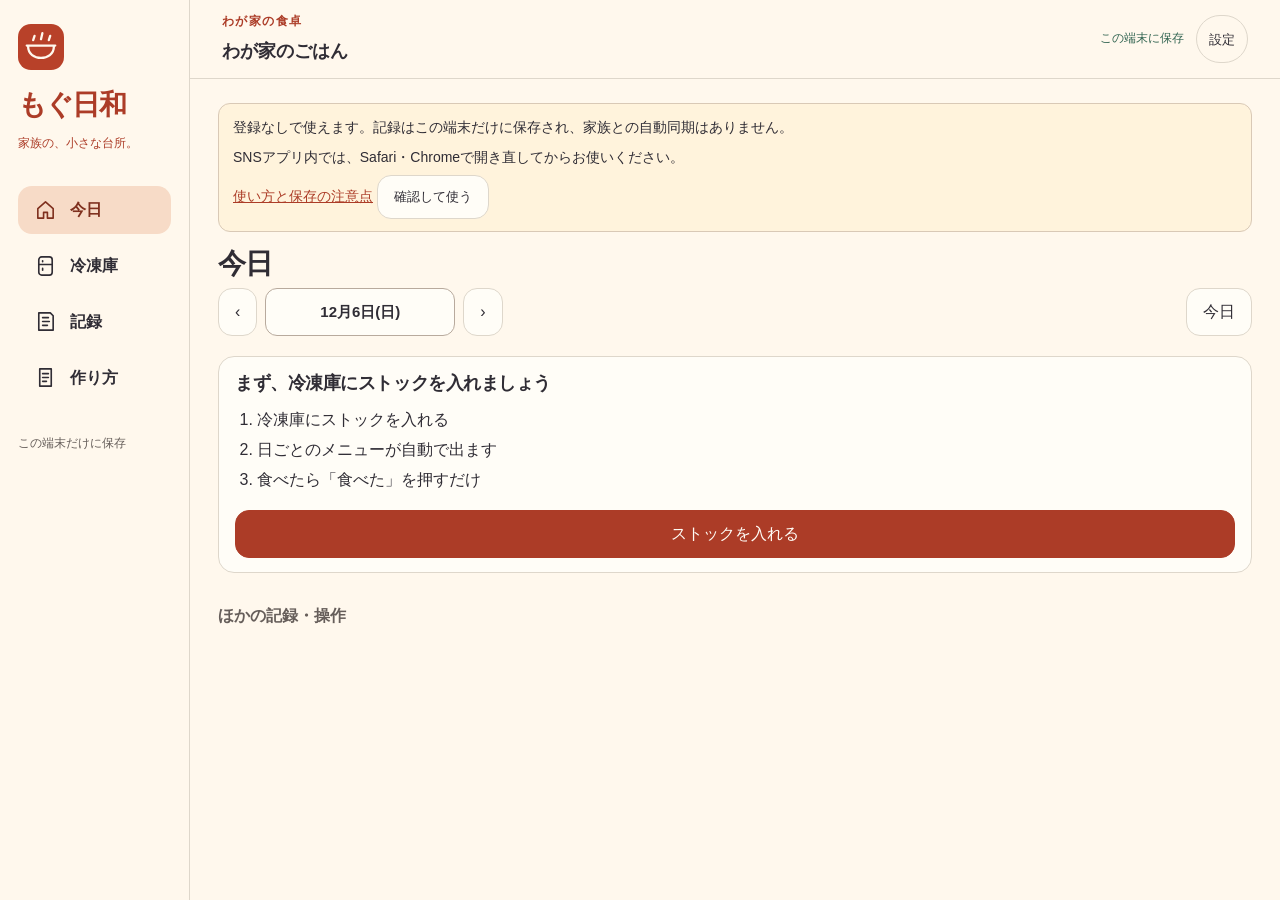
==== commit d0b2ced0: "バージョン 1.10.1 へ更新" ====
--- a/index.html
+++ b/index.html
@@ -1 +1 @@
-<!doctype html><html lang="ja"><head><meta charset="utf-8"><meta name="viewport" content="width=device-width,initial-scale=1,viewport-fit=cover"><meta name="theme-color" content="#fff8ed"><meta name="mogubiyori-version" content="mogubiyori-web-1.9.1"><title>もぐ日和｜食材と量をかんたん記録</title><meta name="description" content="登録なしで、食材と量を記録。一週間の離乳食を見返せる端末内保存のウェブアプリです。"><meta name="apple-mobile-web-app-capable" content="yes"><meta name="apple-mobile-web-app-title" content="もぐ日和"><link rel="manifest" href="./manifest.webmanifest"><link rel="apple-touch-icon" href="./icons/icon-192.png"><meta http-equiv="Content-Security-Policy" content="default-src 'self'; script-src 'self'; style-src 'self'; img-src 'self' blob: data:; connect-src 'self'; worker-src 'self'; object-src 'none'; base-uri 'self'; form-action 'self'"><link rel="icon" href="./icon.svg"><link rel="stylesheet" href="./style.css"><script src="./local-store.js" defer></script><script src="./web.js" defer></script><script src="./quick.js" defer></script><script src="./recipes.js" defer></script><script src="./drafts.js" defer></script><script src="./app.js" defer></script></head><body><div class="app"><aside class="sidebar"><a class="brand" href="./" aria-label="もぐ日和の今日"><img src="./icon.svg" alt="">もぐ日和<span>家族の、小さな台所。</span></a><nav id="desktopNav" aria-label="主な画面"></nav><div class="sideNote"><span>ひとさじ、ひとさじ。</span><b>その子のペースで。</b><p>記録は採点ではなく、<br>家族のための置き手紙。</p></div><div class="localBadge">この端末だけに保存</div></aside><header class="topbar"><div><span class="eyebrow" id="familyName">わが家の食卓</span><b id="childName">もぐ日和</b></div><div class="topActions"><span id="connection" role="status">保存先を確認中</span><button class="iconButton" data-action="settings" aria-label="設定とバックアップ">設定</button></div></header><main id="main" tabindex="-1"><div id="screen"><p class="loading">食卓のノートを開いています。</p></div></main><div id="actionbar"></div><div id="statusbar" role="status" aria-live="polite"></div><nav id="mobileNav" aria-label="主な画面・モバイル"></nav></div><dialog id="dialog"><div class="dialogTop"><span>もぐ日和</span><button class="iconButton" data-action="close" aria-label="閉じる">閉じる</button></div><div id="dialogBody"></div></dialog><noscript>このアプリにはJavaScriptが必要です。</noscript></body></html>
+<!doctype html><html lang="ja"><head><meta charset="utf-8"><meta name="viewport" content="width=device-width,initial-scale=1,viewport-fit=cover"><meta name="theme-color" content="#fff8ed"><meta name="mogubiyori-version" content="mogubiyori-web-1.10.1"><title>もぐ日和｜食材と量をかんたん記録</title><meta name="description" content="登録なしで、食材と量を記録。一週間の離乳食を見返せる端末内保存のウェブアプリです。"><meta name="apple-mobile-web-app-capable" content="yes"><meta name="apple-mobile-web-app-title" content="もぐ日和"><link rel="manifest" href="./manifest.webmanifest"><link rel="apple-touch-icon" href="./icons/icon-192.png"><meta http-equiv="Content-Security-Policy" content="default-src 'self'; script-src 'self'; style-src 'self'; img-src 'self' blob: data:; connect-src 'self'; worker-src 'self'; object-src 'none'; base-uri 'self'; form-action 'self'"><link rel="icon" href="./icon.svg"><link rel="stylesheet" href="./style.css"><script src="./local-store.js" defer></script><script src="./web.js" defer></script><script src="./quick.js" defer></script><script src="./recipes.js" defer></script><script src="./drafts.js" defer></script><script src="./app.js" defer></script></head><body><div class="app"><aside class="sidebar"><a class="brand" href="./" aria-label="もぐ日和の今日"><img src="./icon.svg" alt="">もぐ日和<span>家族の、小さな台所。</span></a><nav id="desktopNav" aria-label="主な画面"></nav><div class="sideNote"><span>ひとさじ、ひとさじ。</span><b>その子のペースで。</b><p>記録は採点ではなく、<br>家族のための置き手紙。</p></div><div class="localBadge">この端末だけに保存</div></aside><header class="topbar"><div><span class="eyebrow" id="familyName">わが家の食卓</span><b id="childName">もぐ日和</b></div><div class="topActions"><span id="connection" role="status">保存先を確認中</span><button class="iconButton" data-action="settings" aria-label="設定とバックアップ">設定</button></div></header><main id="main" tabindex="-1"><div id="screen"><p class="loading">食卓のノートを開いています。</p></div></main><div id="actionbar"></div><div id="statusbar" role="status" aria-live="polite"></div><nav id="mobileNav" aria-label="主な画面・モバイル"></nav></div><dialog id="dialog"><div class="dialogTop"><span>もぐ日和</span><button class="iconButton" data-action="close" aria-label="閉じる">閉じる</button></div><div id="dialogBody"></div></dialog><noscript>このアプリにはJavaScriptが必要です。</noscript></body></html>
--- a/style.css
+++ b/style.css
@@ -329,11 +329,11 @@
 /* 食材ピッカーは下からせり上がるシートとして出す（背面は薄く暗くする） */
 .tPickScrim{position:fixed;inset:0;z-index:79;background:rgba(74,60,35,.30);animation:tFadeIn .18s ease-out}
 @keyframes tFadeIn{from{opacity:0}to{opacity:1}}
-.tAddPick{position:fixed;left:0;right:0;bottom:0;z-index:80;margin:0;padding:8px 14px calc(30px + env(safe-area-inset-bottom));border-top:1px solid var(--line);border-radius:20px 20px 0 0;background:#fffaf2;box-shadow:0 -12px 32px rgba(90,70,40,.20);max-height:88dvh;overflow-y:auto;animation:tPickIn .2s ease-out}
+.tAddPick{position:fixed;left:0;right:0;bottom:0;z-index:80;margin:0;padding:8px 0 0;display:flex;flex-direction:column;border-top:1px solid var(--line);border-radius:20px 20px 0 0;background:#fffaf2;box-shadow:0 -12px 32px rgba(90,70,40,.20);max-height:88dvh;overflow:hidden;animation:tPickIn .2s ease-out}
 .tAddPick::before{content:'';display:block;width:38px;height:4px;border-radius:2px;background:#d9d0bf;margin:0 auto 8px}
-.tAddPick::after{content:'';position:fixed;left:0;right:0;bottom:0;height:26px;background:linear-gradient(rgba(255,250,242,0),#fffaf2 88%);pointer-events:none}
+.tAddPick::after{content:'';position:absolute;left:0;right:0;bottom:0;height:26px;z-index:4;background:linear-gradient(rgba(255,250,242,0),#fffaf2 88%);pointer-events:none}
 @keyframes tPickIn{from{transform:translateY(26px)}to{transform:none}}
-.tAddPickHead{display:flex;align-items:center;justify-content:space-between;gap:8px}
+.tAddPickHead{display:flex;align-items:center;justify-content:space-between;gap:8px;padding:0 14px}
 .tAddPickHead b{font-size:14px}
 .tAddPickHead .linkButton{min-height:40px;padding:4px 2px;font-size:13px}
 .tAddHead{margin:6px 0 4px;font-size:12px;color:var(--muted)}
@@ -373,6 +373,16 @@
 /* 食材ピッカー: 一覧はスクロール、書く欄は右側の列 */
 /* 食材ピッカー: ストック・食材とも1行の横スクロール、下に書く欄 */
 .tAddStrip{display:flex;flex-wrap:wrap;gap:8px;padding:2px 0 4px}
+.tPickBody{position:relative;flex:1;min-height:0;display:flex;margin-top:2px}
+.tPickScroll{flex:1;overflow-y:auto;padding:2px 28px calc(30px + env(safe-area-inset-bottom)) 14px}
+.tKanaRail{position:absolute;right:3px;top:50%;transform:translateY(-50%);display:flex;flex-direction:column;gap:2px;z-index:5}
+.tKanaBtn{width:22px;min-height:24px;padding:2px 0;border:1px solid var(--line);border-radius:8px;background:rgba(255,255,255,.92);font-size:11px;color:var(--muted);cursor:pointer}
+.tFoodRows{display:flex;flex-direction:column;padding:2px 0 4px}
+.tFoodRow{display:flex;align-items:center;gap:8px;width:100%;min-height:48px;padding:10px 12px;margin-bottom:6px;border:1px solid var(--line);border-radius:12px;background:var(--white);font-size:15px;text-align:left;cursor:pointer}
+.tFoodRow small{margin-left:auto;flex:none;font-size:11px;color:var(--muted)}
+.tFilterRow{display:flex;flex-wrap:wrap;gap:6px;margin:8px 0 2px}
+.tFilterChip{min-height:36px;padding:5px 12px;border:1px solid var(--line);border-radius:999px;background:var(--white);font-size:13px;cursor:pointer}
+.tFilterChip.on{background:#6b5732;border-color:#6b5732;color:#fff}
 .tAddCustom{margin-top:8px}
 .tAddCustomRow{display:flex;gap:8px}
 .tAddCustomRow input{flex:1;min-width:0;padding:9px 12px;border:1px solid var(--line);border-radius:999px;font:inherit;background:var(--white);color:inherit}
